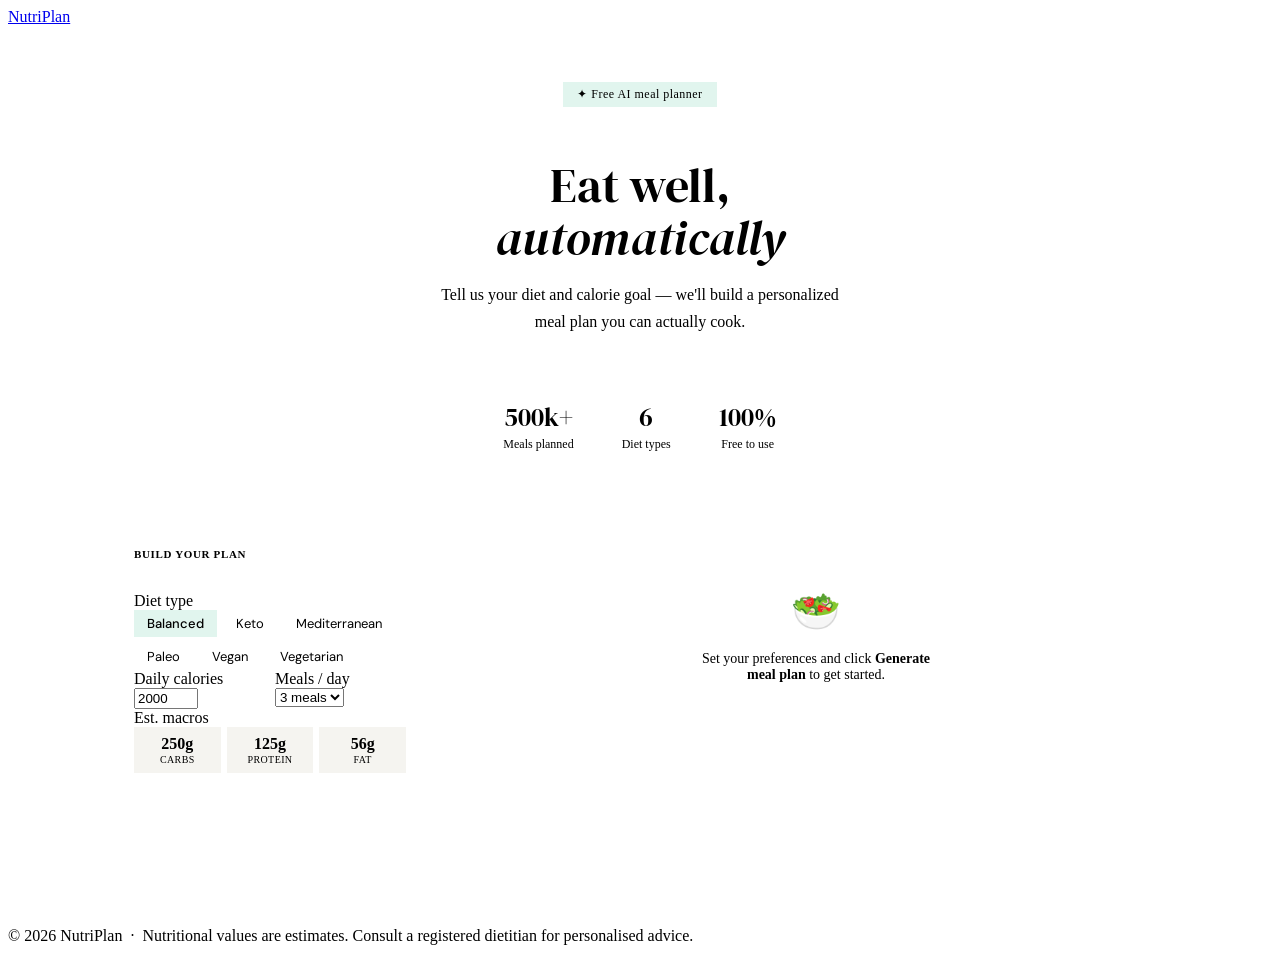
==== index.html @ 9181e060 "Code Uploaded" ====
<!DOCTYPE html>
<html lang="en">
<head>
<meta charset="UTF-8">
<meta name="viewport" content="width=device-width, initial-scale=1.0">
<title>NutriPlan — Meal Planner</title>
<link href="https://fonts.googleapis.com/css2?family=DM+Sans:wght@400;500;600&family=DM+Serif+Display&display=swap" rel="stylesheet">
<link rel="stylesheet" href="common.css">
<style>
.hero { text-align: center; padding: 3.5rem 1.5rem 2.5rem; max-width: 620px; margin: 0 auto; }
.hero-eyebrow { display: inline-flex; align-items: center; gap: 6px; background: #E1F5EE; color: var(--green-dark); font-size: 12px; font-weight: 500; padding: 5px 14px; border-radius: var(--radius-pill); margin-bottom: 1.25rem; letter-spacing: 0.04em; }
.hero h1 { font-family: 'DM Serif Display', serif; font-size: clamp(32px, 6vw, 48px); font-weight: 400; line-height: 1.1; margin-bottom: 1rem; }
.hero h1 em { font-style: italic; color: var(--green); }
.hero p { font-size: 16px; color: var(--text-muted); max-width: 420px; margin: 0 auto; line-height: 1.7; }
.stats-bar { display: flex; justify-content: center; gap: 3rem; padding: 1.5rem 0 2rem; border-top: 0.5px solid var(--border); border-bottom: 0.5px solid var(--border); margin-bottom: 2.5rem; }
.stat { text-align: center; }
.stat-num { font-family: 'DM Serif Display', serif; font-size: 26px; color: var(--text); }
.stat-lbl { font-size: 12px; color: var(--text-faint); margin-top: 2px; }
.main { max-width: 1060px; margin: 0 auto; padding: 0 1.5rem 5rem; display: grid; grid-template-columns: 320px 1fr; gap: 2rem; align-items: start; }
.panel { background: var(--surface); border: 0.5px solid var(--border); border-radius: var(--radius); padding: 1.5rem; position: sticky; top: 68px; }
.panel-title { font-size: 11px; font-weight: 600; color: var(--text-faint); margin-bottom: 1.25rem; padding-bottom: 0.75rem; border-bottom: 0.5px solid var(--border); text-transform: uppercase; letter-spacing: 0.06em; }
.pill-group { display: flex; flex-wrap: wrap; gap: 6px; }
.pill { padding: 5px 13px; border-radius: var(--radius-pill); border: 0.5px solid var(--border-md); font-size: 13px; cursor: pointer; background: transparent; color: var(--text-muted); transition: all 0.15s; font-family: 'DM Sans', sans-serif; }
.pill:hover { border-color: var(--green); color: var(--green); background: #E1F5EE; }
.pill.active { background: #E1F5EE; border-color: var(--green); color: var(--green-dark); font-weight: 500; }
.input-row { display: grid; grid-template-columns: 1fr 1fr; gap: 10px; }
.macro-strip { display: grid; grid-template-columns: 1fr 1fr 1fr; gap: 6px; }
.macro-chip { background: #f5f4f0; border-radius: var(--radius-sm); padding: 8px 10px; text-align: center; }
.macro-chip .mval { font-size: 16px; font-weight: 600; }
.macro-chip .mlbl { font-size: 10px; color: var(--text-faint); margin-top: 1px; text-transform: uppercase; letter-spacing: 0.04em; }
.mc-carb .mval { color: var(--blue); }
.mc-prot .mval { color: var(--green); }
.mc-fat .mval { color: var(--amber); }
.gen-btn { width: 100%; height: 46px; background: var(--green); color: white; border: none; border-radius: var(--radius-sm); font-size: 15px; font-weight: 500; cursor: pointer; font-family: 'DM Sans', sans-serif; transition: background 0.15s; margin-top: 0.25rem; }
.gen-btn:hover { background: var(--green-dark); }
.gen-btn:active { transform: scale(0.99); }
.results { min-height: 300px; }
.results-empty { background: var(--surface); border: 0.5px dashed var(--border-md); border-radius: var(--radius); padding: 4rem 2rem; text-align: center; color: var(--text-faint); }
.results-empty .ei { font-size: 40px; margin-bottom: 1rem; }
.results-empty p { font-size: 14px; max-width: 240px; margin: 0 auto; }
.day-header { display: flex; align-items: center; justify-content: space-between; margin-bottom: 1rem; }
.day-title { font-family: 'DM Serif Display', serif; font-size: 22px; }
.total-badge { background: #E1F5EE; color: var(--green-dark); font-size: 12px; font-weight: 500; padding: 4px 12px; border-radius: var(--radius-pill); }
.meal-list { display: flex; flex-direction: column; gap: 10px; }
.meal-card { background: var(--surface); border: 0.5px solid var(--border); border-radius: var(--radius); padding: 1rem 1.25rem; display: grid; grid-template-columns: 1fr auto; gap: 0.5rem; align-items: start; transition: border-color 0.15s, box-shadow 0.15s; animation: fadeUp 0.3s ease both; }
.meal-card:hover { border-color: var(--green-mid); box-shadow: 0 2px 12px rgba(45,155,111,0.07); }
.meal-card:nth-child(1){animation-delay:.04s} .meal-card:nth-child(2){animation-delay:.08s} .meal-card:nth-child(3){animation-delay:.13s} .meal-card:nth-child(4){animation-delay:.18s} .meal-card:nth-child(5){animation-delay:.22s}
.meal-top-row { display: flex; align-items: center; justify-content: space-between; margin-bottom: 4px; }
.meal-type-tag { font-size: 10px; font-weight: 600; text-transform: uppercase; letter-spacing: .07em; color: var(--text-faint); }
.fav-btn { background: none; border: none; cursor: pointer; font-size: 16px; padding: 0; line-height: 1; opacity: 0.4; transition: opacity 0.15s, transform 0.15s; }
.fav-btn:hover { opacity: 1; transform: scale(1.2); }
.fav-btn.saved { opacity: 1; }
.meal-name { font-size: 15px; font-weight: 500; margin-bottom: 4px; }
.meal-desc { font-size: 13px; color: var(--text-muted); line-height: 1.5; margin-bottom: 10px; }
.meal-macros { display: flex; gap: 10px; flex-wrap: wrap; }
.macro-tag { display: flex; align-items: center; gap: 4px; font-size: 12px; color: var(--text-muted); }
.mdot { width: 6px; height: 6px; border-radius: 50%; flex-shrink: 0; }
.mdot-carb{background:var(--blue)} .mdot-prot{background:var(--green)} .mdot-fat{background:var(--amber)}
.meal-cal-col { text-align: right; padding-left: 0.75rem; }
.meal-cal { font-size: 17px; font-weight: 600; }
.meal-cal-lbl { font-size: 10px; color: var(--text-faint); text-transform: uppercase; letter-spacing: .04em; }
.summary-bar { background: var(--surface); border: 0.5px solid var(--border); border-radius: var(--radius); padding: 1rem 1.5rem; display: grid; grid-template-columns: repeat(4,1fr); gap: 1rem; margin-top: 1rem; text-align: center; }
.sum-val { font-size: 18px; font-weight: 600; }
.sum-lbl { font-size: 11px; color: var(--text-faint); text-transform: uppercase; letter-spacing: .04em; margin-top: 2px; }
.action-row { display: flex; gap: 8px; margin-top: 1rem; flex-wrap: wrap; }
@media(max-width:720px){
  .main{grid-template-columns:1fr}
  .panel{position:static}
  .summary-bar{grid-template-columns:1fr 1fr}
  .stats-bar{gap:1.5rem}
}
</style>
</head>
<body>
<nav>
  <a href="index.html" class="logo"><span class="logo-dot"></span>NutriPlan</a>
  <div class="nav-links" id="nav-links"></div>
</nav>

<div class="hero">
  <div class="hero-eyebrow">✦ Free AI meal planner</div>
  <h1>Eat well,<br><em>automatically</em></h1>
  <p>Tell us your diet and calorie goal — we'll build a personalized meal plan you can actually cook.</p>
</div>
<div class="stats-bar">
  <div class="stat"><div class="stat-num">500k+</div><div class="stat-lbl">Meals planned</div></div>
  <div class="stat"><div class="stat-num">6</div><div class="stat-lbl">Diet types</div></div>
  <div class="stat"><div class="stat-num">100%</div><div class="stat-lbl">Free to use</div></div>
</div>

<div class="main">
  <div class="panel">
    <div class="panel-title">Build your plan</div>
    <div class="field">
      <label class="field-label">Diet type</label>
      <div class="pill-group" id="dietGroup">
        <button class="pill active" data-diet="Balanced">Balanced</button>
        <button class="pill" data-diet="Keto">Keto</button>
        <button class="pill" data-diet="Mediterranean">Mediterranean</button>
        <button class="pill" data-diet="Paleo">Paleo</button>
        <button class="pill" data-diet="Vegan">Vegan</button>
        <button class="pill" data-diet="Vegetarian">Vegetarian</button>
      </div>
    </div>
    <div class="field input-row">
      <div>
        <label class="field-label">Daily calories</label>
        <input type="number" id="calories" value="2000" min="1000" max="4000" step="50">
      </div>
      <div>
        <label class="field-label">Meals / day</label>
        <select id="mealCount">
          <option value="2">2 meals</option>
          <option value="3" selected>3 meals</option>
          <option value="4">4 meals</option>
          <option value="5">5 meals</option>
        </select>
      </div>
    </div>
    <div class="field">
      <label class="field-label">Est. macros</label>
      <div class="macro-strip">
        <div class="macro-chip mc-carb"><div class="mval" id="mCarbs">250g</div><div class="mlbl">Carbs</div></div>
        <div class="macro-chip mc-prot"><div class="mval" id="mProt">125g</div><div class="mlbl">Protein</div></div>
        <div class="macro-chip mc-fat"><div class="mval" id="mFat">56g</div><div class="mlbl">Fat</div></div>
      </div>
    </div>
    <button class="gen-btn" onclick="generate()">▶ Generate meal plan</button>
  </div>

  <div class="results" id="results">
    <div class="results-empty">
      <div class="ei">🥗</div>
      <p>Set your preferences and click <strong>Generate meal plan</strong> to get started.</p>
    </div>
  </div>
</div>

<footer>© 2026 NutriPlan &nbsp;·&nbsp; Nutritional values are estimates. Consult a registered dietitian for personalised advice.</footer>

<script src="data.js"></script>
<script>
  renderNav('index.html');
  let selectedDiet = 'Balanced';
  let currentPlan = null;

  document.getElementById('dietGroup').addEventListener('click', e => {
    const pill = e.target.closest('.pill');
    if (!pill) return;
    document.querySelectorAll('#dietGroup .pill').forEach(p => p.classList.remove('active'));
    pill.classList.add('active');
    selectedDiet = pill.dataset.diet;
    updateMacros();
  });

  function updateMacros() {
    const cal = parseInt(document.getElementById('calories').value) || 2000;
    const { c, p, f } = macroPcts(selectedDiet);
    document.getElementById('mCarbs').textContent = Math.round(cal * c / 4) + 'g';
    document.getElementById('mProt').textContent  = Math.round(cal * p / 4) + 'g';
    document.getElementById('mFat').textContent   = Math.round(cal * f / 9) + 'g';
  }
  document.getElementById('calories').addEventListener('input', updateMacros);

  function generate() {
    const cal   = parseInt(document.getElementById('calories').value) || 2000;
    const count = parseInt(document.getElementById('mealCount').value);
    currentPlan = generatePlan(selectedDiet, cal, count);
    savePlan(currentPlan, { diet: selectedDiet, calories: cal, meals: count });
    renderResults(currentPlan, cal);
  }

  function toggleFav(mealName, btn) {
    const favs = loadFavourites();
    const all  = MEAL_DB;
    let found  = null;
    for (const diet of Object.values(all)) {
      for (const type of Object.values(diet)) {
        const m = type.find(x => x.name === mealName);
        if (m) { found = m; break; }
      }
      if (found) break;
    }
    if (!found) return;
    const idx = favs.findIndex(f => f.name === mealName);
    if (idx >= 0) {
      favs.splice(idx, 1);
      btn.textContent = '♡';
      btn.classList.remove('saved');
    } else {
      favs.push(found);
      btn.textContent = '♥';
      btn.classList.add('saved');
    }
    saveFavourites(favs);
  }

  function renderResults(meals, cal) {
    const favs = loadFavourites().map(f => f.name);
    const tCal = meals.reduce((s,m) => s + m.calories, 0);
    const tC   = meals.reduce((s,m) => s + m.carbs, 0);
    const tP   = meals.reduce((s,m) => s + m.protein, 0);
    const tF   = meals.reduce((s,m) => s + m.fat, 0);

    const cards = meals.map(m => {
      const isFav = favs.includes(m.name);
      return `
      <div class="meal-card">
        <div>
          <div class="meal-top-row">
            <div class="meal-type-tag">${m.type}</div>
            <button class="fav-btn ${isFav ? 'saved' : ''}" onclick="toggleFav('${m.name.replace(/'/g,"\\'")}', this)" title="Save to favourites">${isFav ? '♥' : '♡'}</button>
          </div>
          <div class="meal-name">${m.name}</div>
          <div class="meal-desc">${m.desc}</div>
          <div class="meal-macros">
            <div class="macro-tag"><span class="mdot mdot-carb"></span>${m.carbs}g carbs</div>
            <div class="macro-tag"><span class="mdot mdot-prot"></span>${m.protein}g protein</div>
            <div class="macro-tag"><span class="mdot mdot-fat"></span>${m.fat}g fat</div>
          </div>
        </div>
        <div class="meal-cal-col">
          <div class="meal-cal">${m.calories}</div>
          <div class="meal-cal-lbl">kcal</div>
        </div>
      </div>`;
    }).join('');

    document.getElementById('results').innerHTML = `
      <div class="day-header">
        <div class="day-title">Today's meal plan</div>
        <div class="total-badge">${tCal} kcal total</div>
      </div>
      <div class="meal-list">${cards}</div>
      <div class="summary-bar">
        <div><div class="sum-val">${tCal}</div><div class="sum-lbl">Calories</div></div>
        <div><div class="sum-val" style="color:var(--blue)">${tC}g</div><div class="sum-lbl">Carbs</div></div>
        <div><div class="sum-val" style="color:var(--green)">${tP}g</div><div class="sum-lbl">Protein</div></div>
        <div><div class="sum-val" style="color:var(--amber)">${tF}g</div><div class="sum-lbl">Fat</div></div>
      </div>
      <div class="action-row">
        <a href="grocery.html" class="btn btn-primary">🛒 View grocery list</a>
        <a href="weekly.html" class="btn btn-outline">📅 Weekly view</a>
        <a href="print.html" class="btn btn-outline">🖨 Print plan</a>
      </div>`;
  }
</script>
</body>
</html>
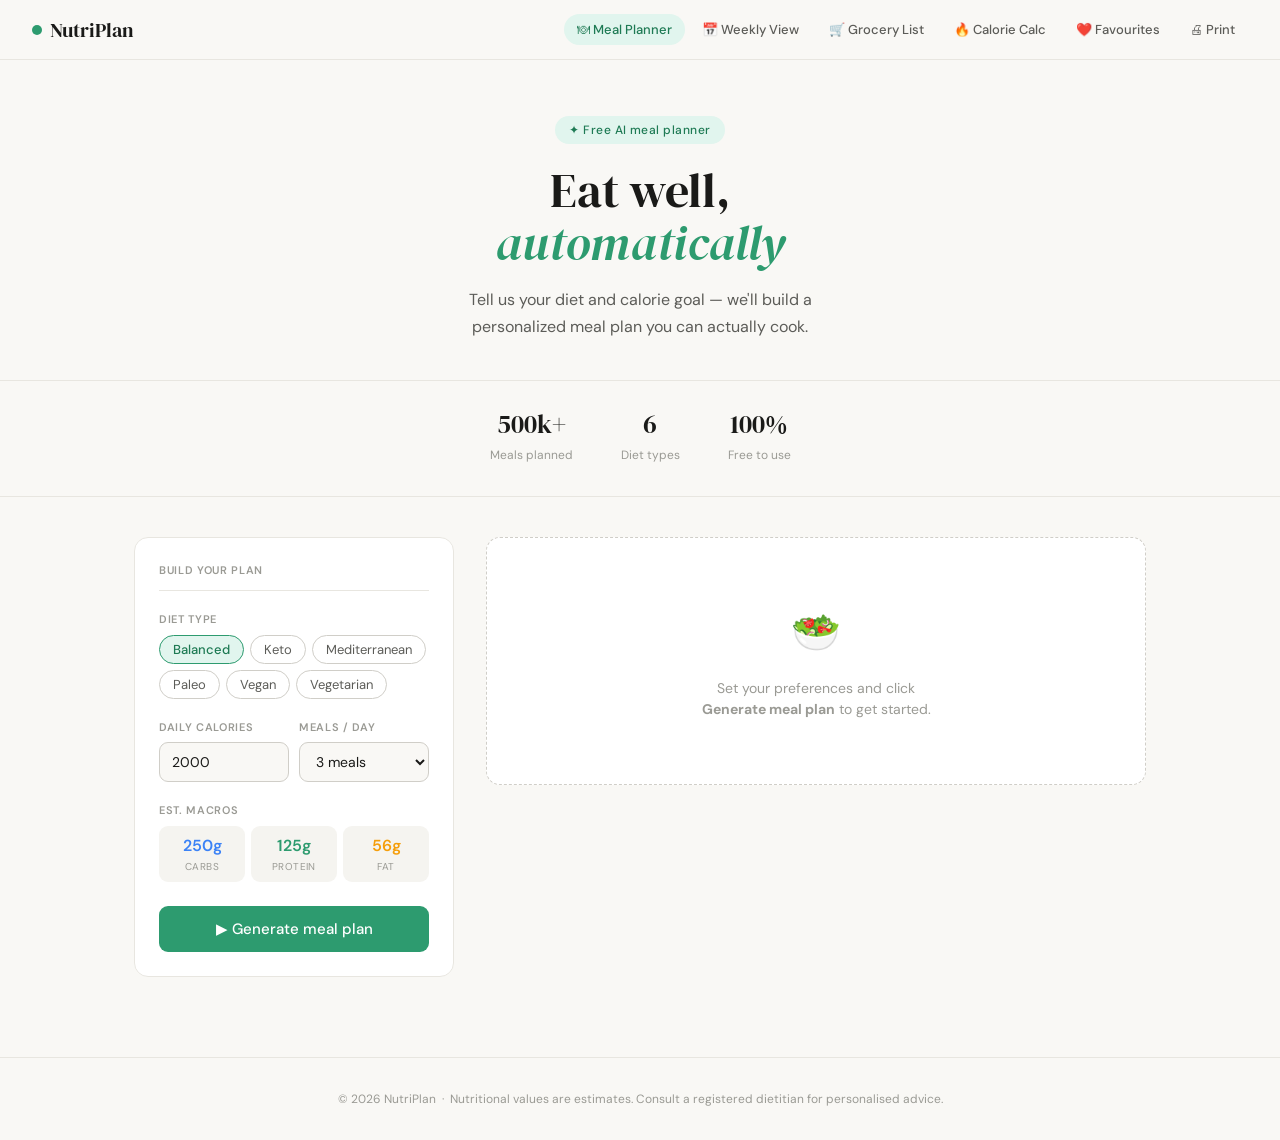
==== commit 1ac1cb57: "uploaded" ====
--- a/index.html
+++ b/index.html
@@ -162,6 +162,15 @@
   }
   document.getElementById('calories').addEventListener('input', updateMacros);
 
+  window.addEventListener('DOMContentLoaded', () => {
+    const params = new URLSearchParams(window.location.search);
+    const calorieTarget = parseInt(params.get('cal'), 10);
+    if (!Number.isNaN(calorieTarget) && calorieTarget > 0) {
+      document.getElementById('calories').value = calorieTarget;
+      updateMacros();
+    }
+  });
+
   function generate() {
     const cal   = parseInt(document.getElementById('calories').value) || 2000;
     const count = parseInt(document.getElementById('mealCount').value);
@@ -246,4 +255,4 @@
   }
 </script>
 </body>
-</html>+</html>
--- a/common.css
+++ b/common.css
@@ -0,0 +1,108 @@
+:root {
+  --green: #2D9B6F;
+  --green-dark: #1E7A54;
+  --green-mid: #A8D9C4;
+  --blue: #3B82F6;
+  --amber: #F59E0B;
+  --red: #EF4444;
+  --text: #1a1a18;
+  --text-muted: #5c5c58;
+  --text-faint: #9a9a94;
+  --surface: #ffffff;
+  --bg: #f9f8f5;
+  --border: #e8e6e0;
+  --border-md: #d0cec8;
+  --radius: 14px;
+  --radius-sm: 9px;
+  --radius-pill: 100px;
+}
+
+*, *::before, *::after { box-sizing: border-box; margin: 0; padding: 0; }
+
+body {
+  font-family: 'DM Sans', sans-serif;
+  background: var(--bg);
+  color: var(--text);
+  line-height: 1.5;
+  min-height: 100vh;
+}
+
+nav {
+  position: sticky; top: 0; z-index: 100;
+  background: rgba(249,248,245,0.92);
+  backdrop-filter: blur(10px);
+  border-bottom: 0.5px solid var(--border);
+  display: flex; align-items: center; justify-content: space-between;
+  padding: 0 2rem; height: 60px;
+}
+
+.logo {
+  display: flex; align-items: center; gap: 8px;
+  font-family: 'DM Serif Display', serif;
+  font-size: 20px; color: var(--text); text-decoration: none;
+}
+.logo-dot {
+  width: 10px; height: 10px; border-radius: 50%;
+  background: var(--green); display: inline-block;
+}
+
+.nav-links { display: flex; align-items: center; gap: 4px; flex-wrap: wrap; }
+.nav-links a {
+  padding: 6px 13px; border-radius: var(--radius-pill);
+  font-size: 13px; font-weight: 500; color: var(--text-muted);
+  text-decoration: none; transition: all 0.15s;
+  white-space: nowrap;
+}
+.nav-links a:hover { color: var(--green); background: #E1F5EE; }
+.nav-links a.active { color: var(--green-dark); background: #E1F5EE; }
+
+.field { margin-bottom: 1.25rem; }
+.field-label {
+  display: block; font-size: 11px; font-weight: 600;
+  text-transform: uppercase; letter-spacing: .06em;
+  color: var(--text-faint); margin-bottom: 7px;
+}
+
+input[type=number], select, input[type=text] {
+  width: 100%; height: 40px; padding: 0 12px;
+  border: 0.5px solid var(--border-md); border-radius: var(--radius-sm);
+  background: var(--bg); color: var(--text);
+  font-size: 14px; font-family: 'DM Sans', sans-serif;
+  outline: none; transition: border-color 0.15s;
+}
+input[type=number]:focus, select:focus, input[type=text]:focus {
+  border-color: var(--green);
+}
+
+.btn {
+  display: inline-flex; align-items: center; gap: 6px;
+  padding: 9px 18px; border-radius: var(--radius-sm);
+  font-size: 13px; font-weight: 500; cursor: pointer;
+  text-decoration: none; font-family: 'DM Sans', sans-serif;
+  border: 0.5px solid transparent; transition: all 0.15s;
+  white-space: nowrap;
+}
+.btn-primary { background: var(--green); color: white; }
+.btn-primary:hover { background: var(--green-dark); }
+.btn-outline { background: transparent; border-color: var(--border-md); color: var(--text-muted); }
+.btn-outline:hover { border-color: var(--green); color: var(--green); background: #E1F5EE; }
+
+.page-header {
+  max-width: 860px; margin: 0 auto; padding: 2.5rem 1.5rem 1.5rem;
+  display: flex; align-items: center; justify-content: space-between; gap: 1rem;
+}
+.page-header h1 { font-family: 'DM Serif Display', serif; font-size: 30px; font-weight: 400; }
+.page-header p { font-size: 14px; color: var(--text-muted); margin-top: 4px; }
+
+.content-wrap { max-width: 860px; margin: 0 auto; padding: 0 1.5rem 5rem; }
+
+footer {
+  text-align: center; padding: 2rem;
+  font-size: 12px; color: var(--text-faint);
+  border-top: 0.5px solid var(--border);
+}
+
+@keyframes fadeUp {
+  from { opacity: 0; transform: translateY(10px); }
+  to   { opacity: 1; transform: translateY(0); }
+}
